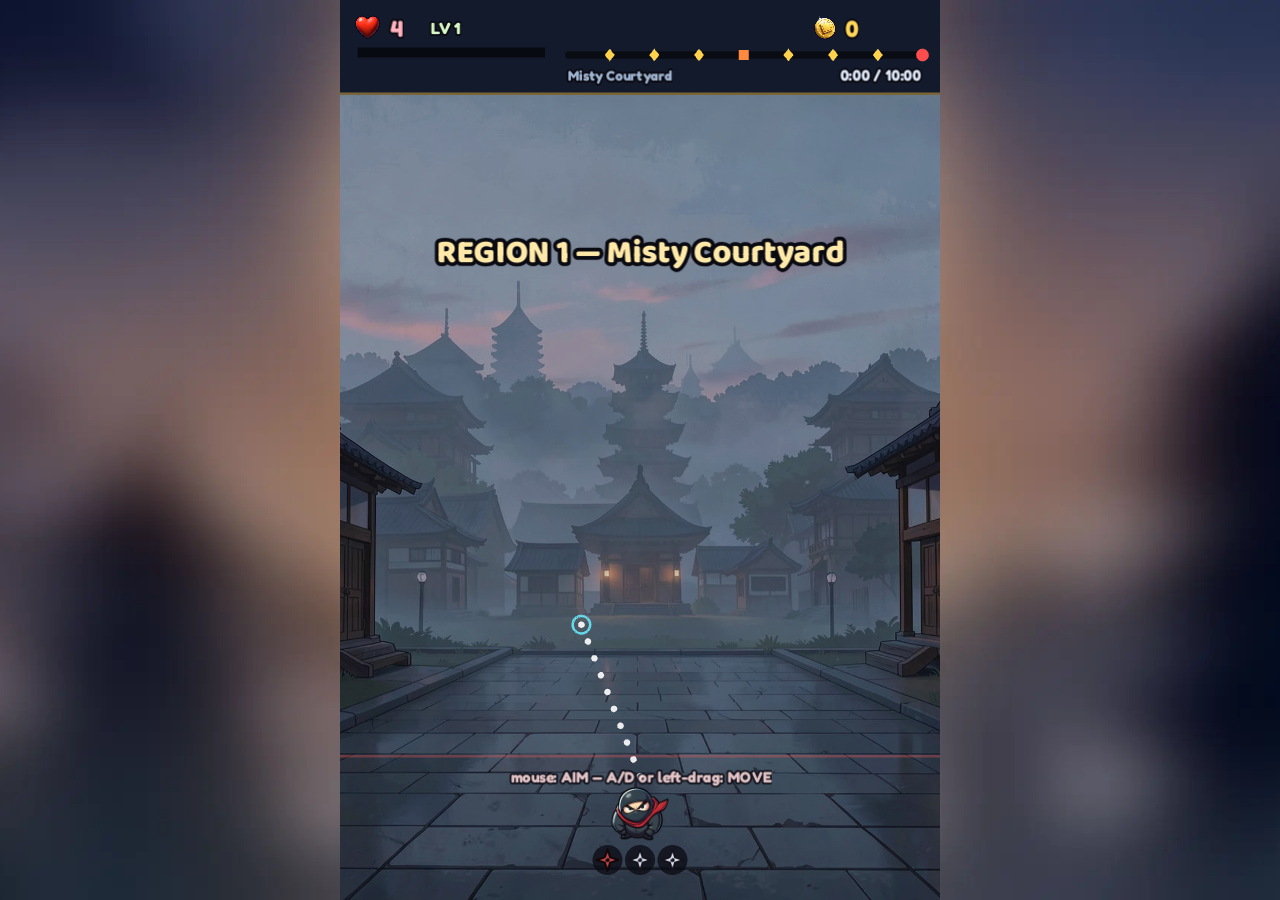
==== test/index.html @ 675adba3 "deploy: v2.3 — Alien sekmeli nişan, füzyon herkese, güç füzyonu, evrim imzaları (test/ = aynısı + ka" ====
<!DOCTYPE html>
<html lang="en">
<head>
  <meta charset="UTF-8" />
  <!-- [CACHE] index.html için no-cache = "kullanmadan önce YENİDEN-DOĞRULA" (no-store DEĞİL → değişmediyse
       304 döner, bundle'ı yeniden indirmez). GitHub Pages bare link'in (kaenden.github.io/swingwreck) ?sorgu
       olmadan hep güncel index.html almasını sağlar; Vite hash'li asset'ler zaten cache-güvenli, CrazyGames'i sabote etmez. -->
  <meta http-equiv="Cache-Control" content="no-cache" />
  <meta http-equiv="Pragma" content="no-cache" />
  <meta name="viewport" content="width=device-width, initial-scale=1.0, maximum-scale=1.0, user-scalable=no, viewport-fit=cover" />
  <title>Block Titans</title>
  <link rel="icon" type="image/png" href="./favicon.png" />
  <!-- CrazyGames HTML5 SDK v3. v2'den farkı: init() ZORUNLU (AdSystem._initCrazyGames await ediyor) ve
       loading event'leri yeniden adlandı (sdkGameLoadingStart/Stop → loadingStart/Stop, BootScene'de). Yerel/dev'de 'local' ortam → test reklamı; yayında gerçek. -->
  <script src="https://sdk.crazygames.com/crazygames-sdk-v3.js"></script>
  <style>
    * { margin: 0; padding: 0; box-sizing: border-box; }
    html, body {
      width: 100%;
      height: 100vh;            /* fallback */
      height: 100dvh;           /* mobil dinamik viewport — tarayıcı çubuğu hesaba katılır */
      overflow: hidden;
      touch-action: none;       /* mobil scroll/zoom kapalı */
      -webkit-tap-highlight-color: transparent;
      -webkit-user-select: none; user-select: none;   /* [CG] mobil uzun-bas metin seçimi engellenir (gereksinim) */
      position: fixed; inset: 0;
      /* [CG] Letterbox bar'ları = BLUR'LU GECE SAHNESİ backdrop (masaüstü geniş-ekranda boş gradient yerine
         atmosferik, kasıtlı tasarlanmış görünüm — CG "empty/unprofessional" izlenimini kapatır). */
      background: #0A0E22 url('./assets/backgrounds/backdrop.webp') center center / cover no-repeat;
    }
    /* Ortalamayı YALNIZCA Phaser yapsın (CENTER_BOTH). CSS flex ile çift-ortalama
       asimetri yaratıyordu (üst boş / alt taşma). Container sadece tam ekran. */
    #game-container { width: 100%; height: 100%; }
    canvas { display: block; }
  </style>
  <script type="module" crossorigin src="./assets/index-Dy-Ds0uP.js"></script>
  <link rel="modulepreload" crossorigin href="./assets/phaser-DdCsgmnN.js">
  <link rel="stylesheet" crossorigin href="./assets/index-oDydlEX2.css">
</head>
<body>
  <div id="game-container"></div>
</body>
</html>
---- test/assets/index-oDydlEX2.css ----
@font-face{font-family:Fredoka;font-style:normal;font-display:swap;font-weight:500;src:url(./fredoka-latin-500-normal-B0JifZgm.woff2) format("woff2"),url(./fredoka-latin-500-normal-BL692wg7.woff) format("woff")}@font-face{font-family:Fredoka;font-style:normal;font-display:swap;font-weight:500;src:url(./fredoka-latin-ext-500-normal-0PZPWlWP.woff2) format("woff2"),url(./fredoka-latin-ext-500-normal-CA82fdYH.woff) format("woff")}@font-face{font-family:Fredoka;font-style:normal;font-display:swap;font-weight:600;src:url(./fredoka-latin-600-normal-C4zohCW5.woff2) format("woff2"),url(./fredoka-latin-600-normal-CcrEjrB4.woff) format("woff")}@font-face{font-family:Fredoka;font-style:normal;font-display:swap;font-weight:600;src:url(./fredoka-latin-ext-600-normal-GoyidTAB.woff2) format("woff2"),url(./fredoka-latin-ext-600-normal-BExgZzUO.woff) format("woff")}@font-face{font-family:Fredoka;font-style:normal;font-display:swap;font-weight:700;src:url(./fredoka-latin-700-normal-BOIZVyIN.woff2) format("woff2"),url(./fredoka-latin-700-normal-C8FeHd3X.woff) format("woff")}@font-face{font-family:Fredoka;font-style:normal;font-display:swap;font-weight:700;src:url(./fredoka-latin-ext-700-normal--a2O67AJ.woff2) format("woff2"),url(./fredoka-latin-ext-700-normal-DBnuyHy7.woff) format("woff")}@font-face{font-family:"Baloo 2";font-style:normal;font-display:swap;font-weight:700;src:url(./baloo-2-latin-700-normal-CqTg7A15.woff2) format("woff2"),url(./baloo-2-latin-700-normal-Ld3Zm3l2.woff) format("woff")}@font-face{font-family:"Baloo 2";font-style:normal;font-display:swap;font-weight:700;src:url(./baloo-2-latin-ext-700-normal-Mlh7kdab.woff2) format("woff2"),url(./baloo-2-latin-ext-700-normal-D6LeXASg.woff) format("woff")}@font-face{font-family:"Baloo 2";font-style:normal;font-display:swap;font-weight:800;src:url(./baloo-2-latin-800-normal-BbF3Etk1.woff2) format("woff2"),url(./baloo-2-latin-800-normal-B8BXfZF7.woff) format("woff")}@font-face{font-family:"Baloo 2";font-style:normal;font-display:swap;font-weight:800;src:url(./baloo-2-latin-ext-800-normal-C_Iwmf1s.woff2) format("woff2"),url(./baloo-2-latin-ext-800-normal-D-iCxxqE.woff) format("woff")}
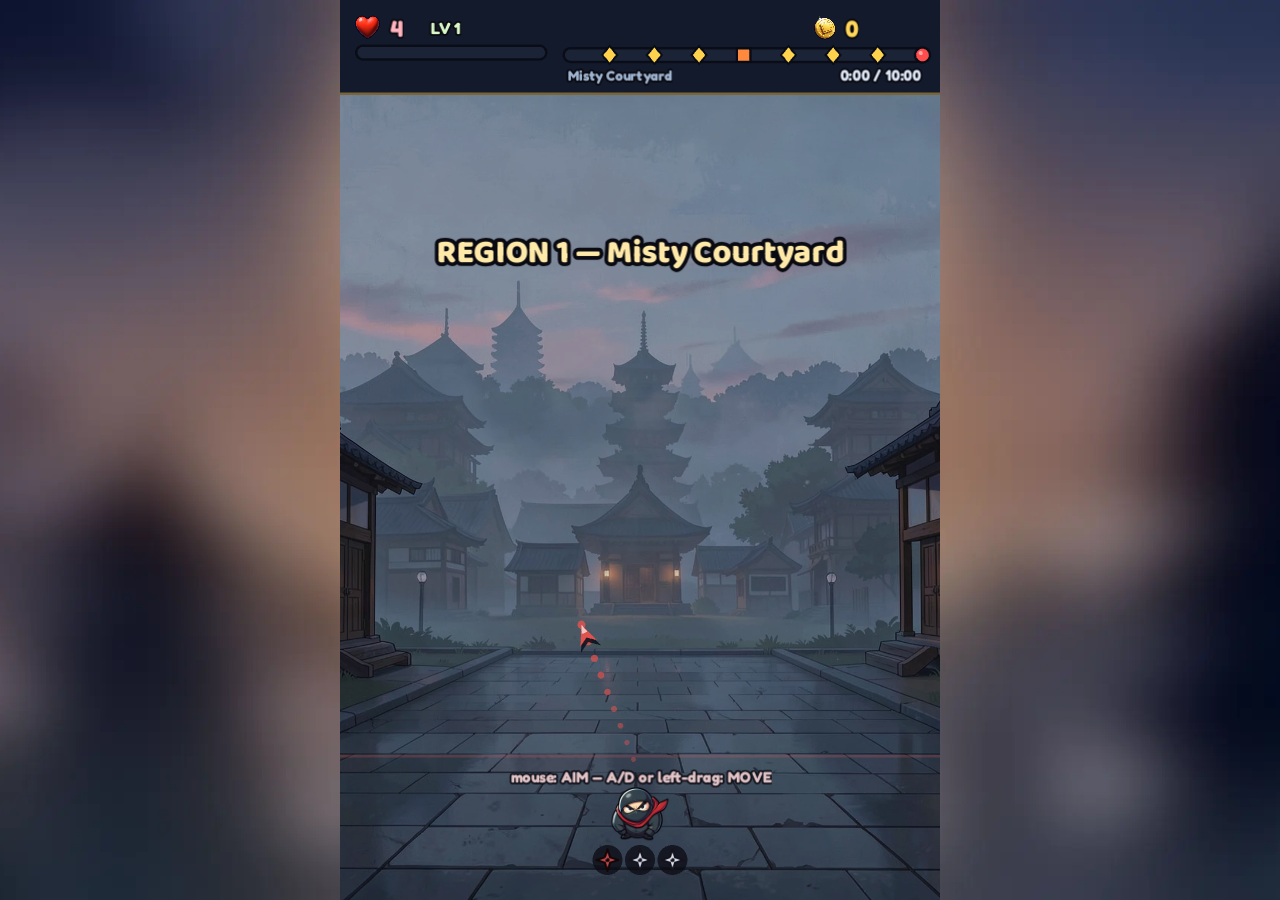
==== commit 7e5fe615: "deploy: v2.4 — Bölge 1 canı +%10, eşit blok ölçüleri, ok nişanı, kapsül üst bar, iyileşme freni (tes" ====
--- a/test/index.html
+++ b/test/index.html
@@ -33,7 +33,7 @@
     #game-container { width: 100%; height: 100%; }
     canvas { display: block; }
   </style>
-  <script type="module" crossorigin src="./assets/index-Dy-Ds0uP.js"></script>
+  <script type="module" crossorigin src="./assets/index-ClP1r-Eo.js"></script>
   <link rel="modulepreload" crossorigin href="./assets/phaser-DdCsgmnN.js">
   <link rel="stylesheet" crossorigin href="./assets/index-oDydlEX2.css">
 </head>
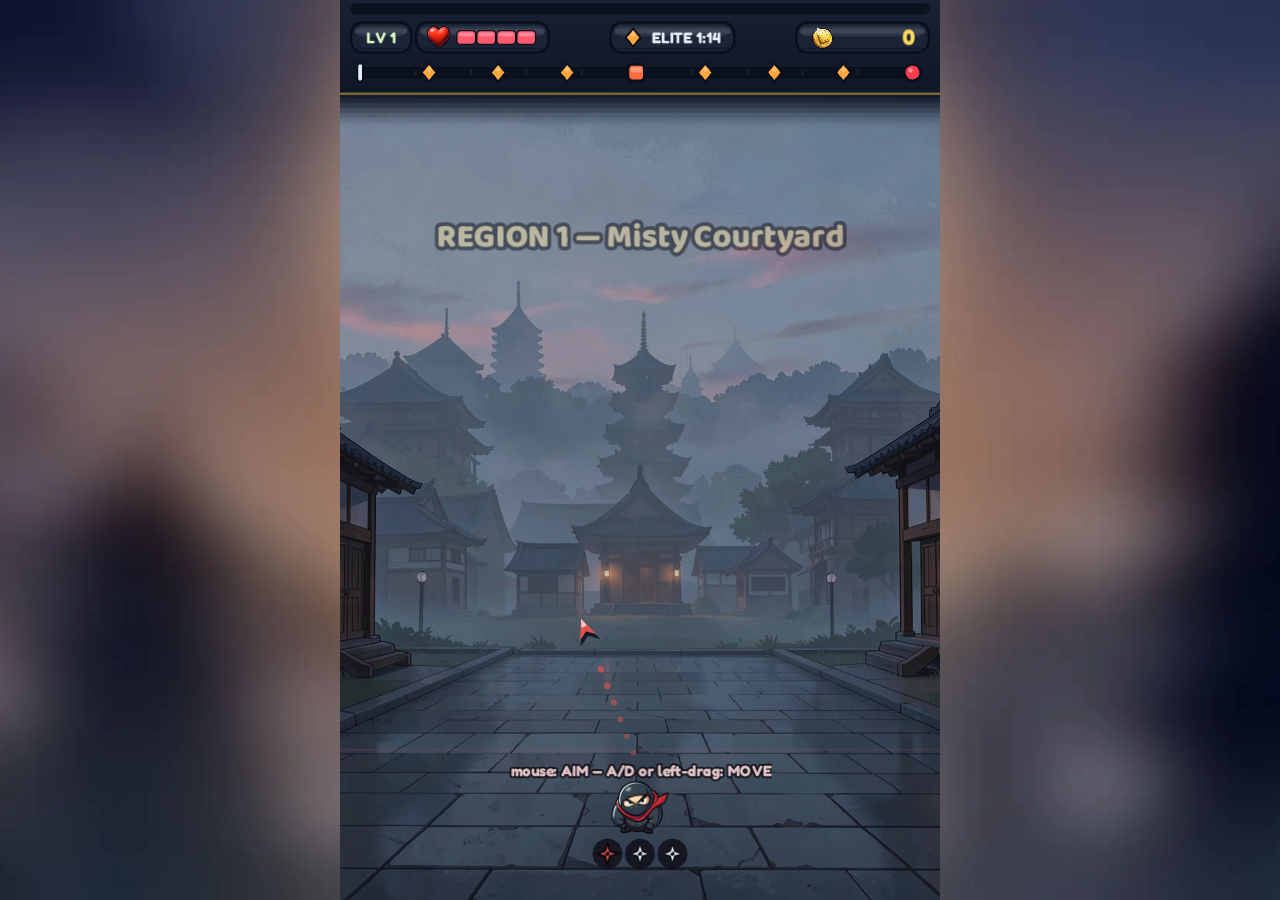
==== commit a8c570fb: "deploy: v2.5 — üst bar üç satırlık ızgara (EXP şeridi, segmentli can, sıradaki-olay çipi, bölge yolu" ====
--- a/test/index.html
+++ b/test/index.html
@@ -33,7 +33,7 @@
     #game-container { width: 100%; height: 100%; }
     canvas { display: block; }
   </style>
-  <script type="module" crossorigin src="./assets/index-ClP1r-Eo.js"></script>
+  <script type="module" crossorigin src="./assets/index-i5gqS28V.js"></script>
   <link rel="modulepreload" crossorigin href="./assets/phaser-DdCsgmnN.js">
   <link rel="stylesheet" crossorigin href="./assets/index-oDydlEX2.css">
 </head>
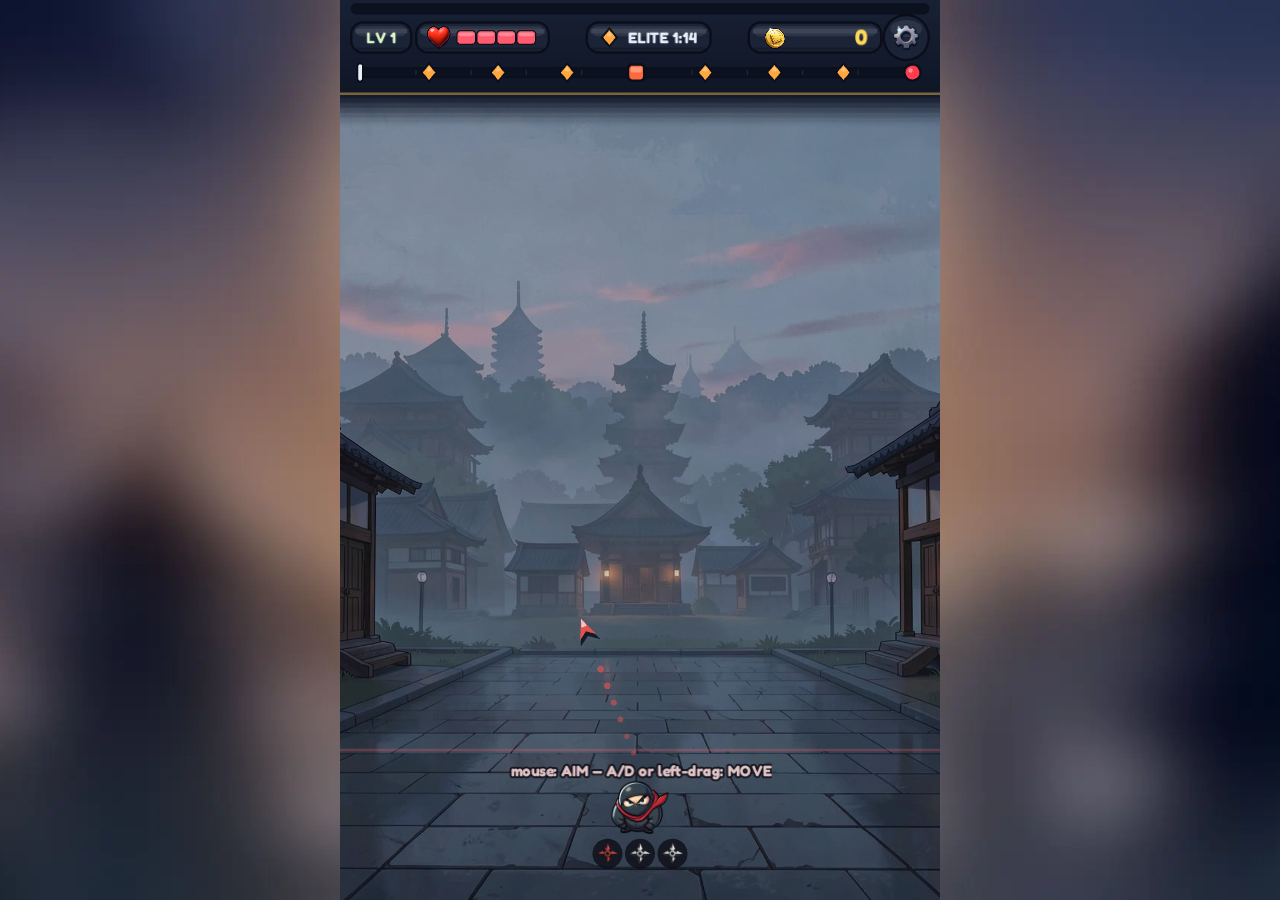
==== commit 8f3e810d: "deploy: v2.6 — karşılaşmalar ana özellik, uzun ekranda letterbox şeridi kapandı, üst barda ayarlar d" ====
--- a/test/index.html
+++ b/test/index.html
@@ -1,18 +1,18 @@
-<!DOCTYPE html>
-<html lang="en">
-<head>
-  <meta charset="UTF-8" />
-  <!-- [CACHE] index.html için no-cache = "kullanmadan önce YENİDEN-DOĞRULA" (no-store DEĞİL → değişmediyse
-       304 döner, bundle'ı yeniden indirmez). GitHub Pages bare link'in (kaenden.github.io/swingwreck) ?sorgu
-       olmadan hep güncel index.html almasını sağlar; Vite hash'li asset'ler zaten cache-güvenli, CrazyGames'i sabote etmez. -->
-  <meta http-equiv="Cache-Control" content="no-cache" />
-  <meta http-equiv="Pragma" content="no-cache" />
-  <meta name="viewport" content="width=device-width, initial-scale=1.0, maximum-scale=1.0, user-scalable=no, viewport-fit=cover" />
-  <title>Block Titans</title>
-  <link rel="icon" type="image/png" href="./favicon.png" />
-  <!-- CrazyGames HTML5 SDK v3. v2'den farkı: init() ZORUNLU (AdSystem._initCrazyGames await ediyor) ve
-       loading event'leri yeniden adlandı (sdkGameLoadingStart/Stop → loadingStart/Stop, BootScene'de). Yerel/dev'de 'local' ortam → test reklamı; yayında gerçek. -->
-  <script src="https://sdk.crazygames.com/crazygames-sdk-v3.js"></script>
+<!DOCTYPE html>
+<html lang="en">
+<head>
+  <meta charset="UTF-8" />
+  <!-- [CACHE] index.html için no-cache = "kullanmadan önce YENİDEN-DOĞRULA" (no-store DEĞİL → değişmediyse
+       304 döner, bundle'ı yeniden indirmez). GitHub Pages bare link'in (kaenden.github.io/swingwreck) ?sorgu
+       olmadan hep güncel index.html almasını sağlar; Vite hash'li asset'ler zaten cache-güvenli, CrazyGames'i sabote etmez. -->
+  <meta http-equiv="Cache-Control" content="no-cache" />
+  <meta http-equiv="Pragma" content="no-cache" />
+  <meta name="viewport" content="width=device-width, initial-scale=1.0, maximum-scale=1.0, user-scalable=no, viewport-fit=cover" />
+  <title>Block Titans</title>
+  <link rel="icon" type="image/png" href="./favicon.png" />
+  <!-- CrazyGames HTML5 SDK v3. v2'den farkı: init() ZORUNLU (AdSystem._initCrazyGames await ediyor) ve
+       loading event'leri yeniden adlandı (sdkGameLoadingStart/Stop → loadingStart/Stop, BootScene'de). Yerel/dev'de 'local' ortam → test reklamı; yayında gerçek. -->
+  <script src="https://sdk.crazygames.com/crazygames-sdk-v3.js"></script>
   <style>
     * { margin: 0; padding: 0; box-sizing: border-box; }
     html, body {
@@ -32,12 +32,21 @@
        asimetri yaratıyordu (üst boş / alt taşma). Container sadece tam ekran. */
     #game-container { width: 100%; height: 100%; }
     canvas { display: block; }
-  </style>
-  <script type="module" crossorigin src="./assets/index-i5gqS28V.js"></script>
+    /* [v2.6] Çok uzun ekranlarda (oran > 2.6) tuval dikeyde ortalanır ve üstte/altta backdrop şeridi kalır —
+       kullanıcı: "barın üst kısmı kapatmıyor gibi, arkadan geçiş görünüyor". Kalan şerit oyun alanı gibi değil,
+       ÇERÇEVE gibi görünsün diye üst şerit HUD barının rengiyle, alt şerit zemin koyusuyla boyanır.
+       Yükseklik ScreenFit.paintBands() tarafından --band-v ile verilir (yatay şeritler = masaüstü, backdrop kalır). */
+    #band-top, #band-bottom { position: fixed; left: 0; right: 0; height: var(--band-v, 0px); pointer-events: none; z-index: 3; }
+    #band-top { top: 0; background: #0F1626; box-shadow: inset 0 -2px 0 #7A6538; }
+    #band-bottom { bottom: 0; background: #080C18; }
+  </style>
+  <script type="module" crossorigin src="./assets/index-_pkpa2fe.js"></script>
   <link rel="modulepreload" crossorigin href="./assets/phaser-DdCsgmnN.js">
   <link rel="stylesheet" crossorigin href="./assets/index-oDydlEX2.css">
-</head>
-<body>
-  <div id="game-container"></div>
-</body>
-</html>
+</head>
+<body>
+  <div id="game-container"></div>
+  <div id="band-top"></div><div id="band-bottom"></div>+
+</body>
+</html>
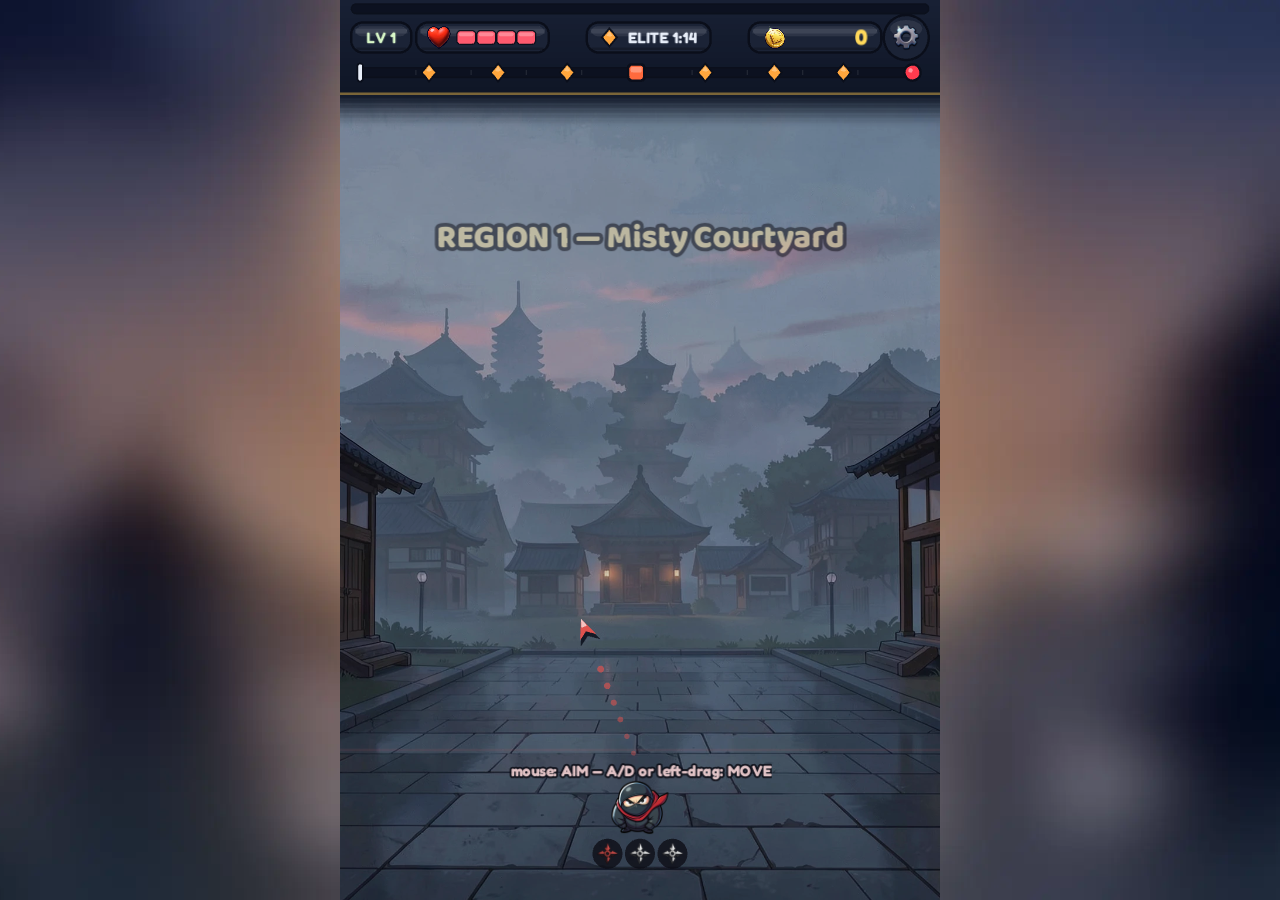
==== commit 04bf0f7d: "deploy: Heroes ikonu kadro kartlarına döndü (kahraman portresi yok) Co-Authored-By: Claude Opus 5 (1" ====
--- a/test/index.html
+++ b/test/index.html
@@ -40,7 +40,7 @@
     #band-top { top: 0; background: #0F1626; box-shadow: inset 0 -2px 0 #7A6538; }
     #band-bottom { bottom: 0; background: #080C18; }
   </style>
-  <script type="module" crossorigin src="./assets/index-_pkpa2fe.js"></script>
+  <script type="module" crossorigin src="./assets/index-Ahxe2agQ.js"></script>
   <link rel="modulepreload" crossorigin href="./assets/phaser-DdCsgmnN.js">
   <link rel="stylesheet" crossorigin href="./assets/index-oDydlEX2.css">
 </head>
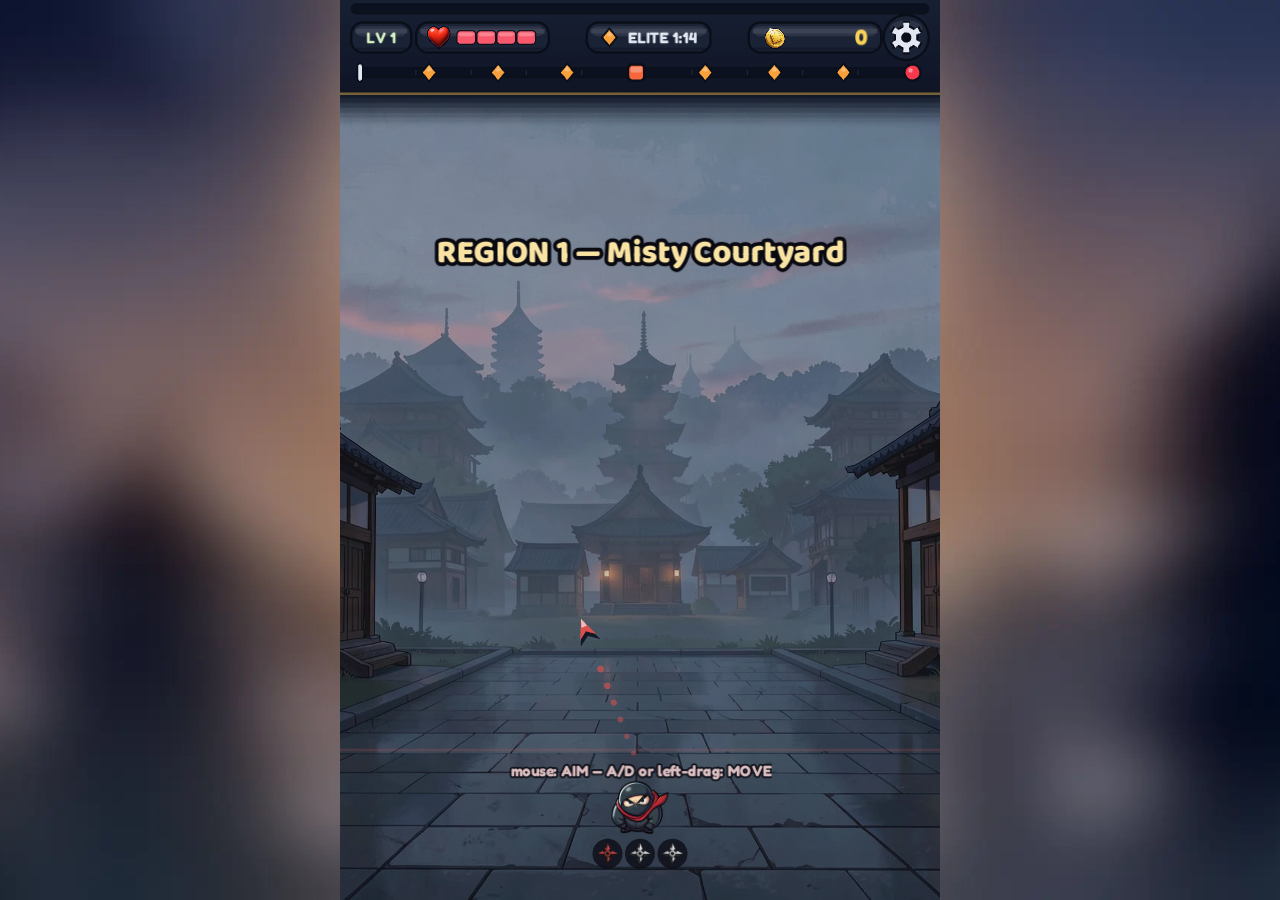
==== commit 270cd007: "deploy: v2.7 — net ayar ikonu, yeniden tasarlanan kişilik blokları, kozmetikler (kostüm/shuriken/blo" ====
--- a/test/index.html
+++ b/test/index.html
@@ -40,7 +40,7 @@
     #band-top { top: 0; background: #0F1626; box-shadow: inset 0 -2px 0 #7A6538; }
     #band-bottom { bottom: 0; background: #080C18; }
   </style>
-  <script type="module" crossorigin src="./assets/index-Ahxe2agQ.js"></script>
+  <script type="module" crossorigin src="./assets/index-0qN6PwrC.js"></script>
   <link rel="modulepreload" crossorigin href="./assets/phaser-DdCsgmnN.js">
   <link rel="stylesheet" crossorigin href="./assets/index-oDydlEX2.css">
 </head>
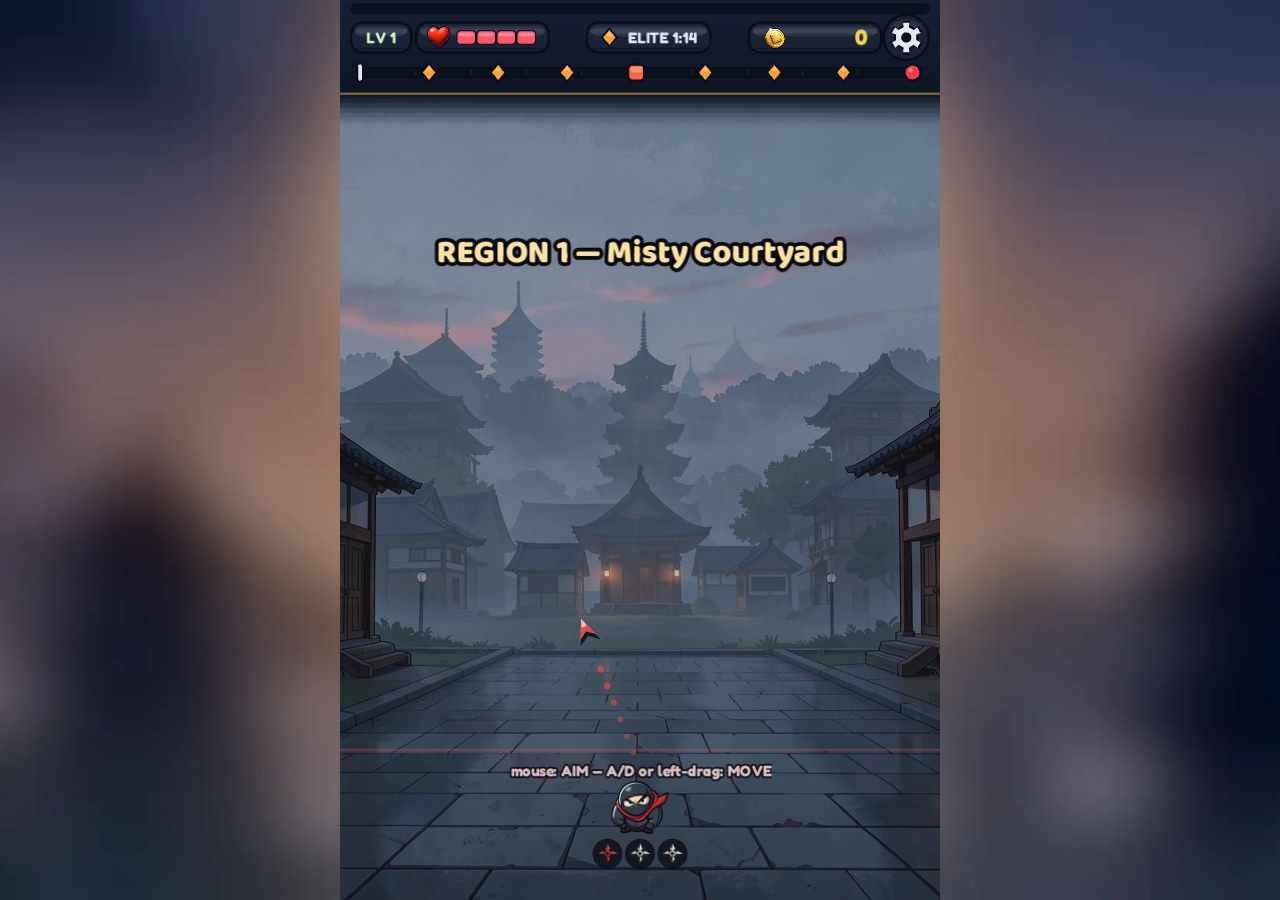
==== commit e20f3608: "deploy: v2.8 — Volt/Kemik sadeleştirildi, bölünen birim Jelly oldu, kozmetik kategorilere bölündü Co" ====
--- a/test/index.html
+++ b/test/index.html
@@ -40,7 +40,7 @@
     #band-top { top: 0; background: #0F1626; box-shadow: inset 0 -2px 0 #7A6538; }
     #band-bottom { bottom: 0; background: #080C18; }
   </style>
-  <script type="module" crossorigin src="./assets/index-0qN6PwrC.js"></script>
+  <script type="module" crossorigin src="./assets/index-PEwrrwVK.js"></script>
   <link rel="modulepreload" crossorigin href="./assets/phaser-DdCsgmnN.js">
   <link rel="stylesheet" crossorigin href="./assets/index-oDydlEX2.css">
 </head>
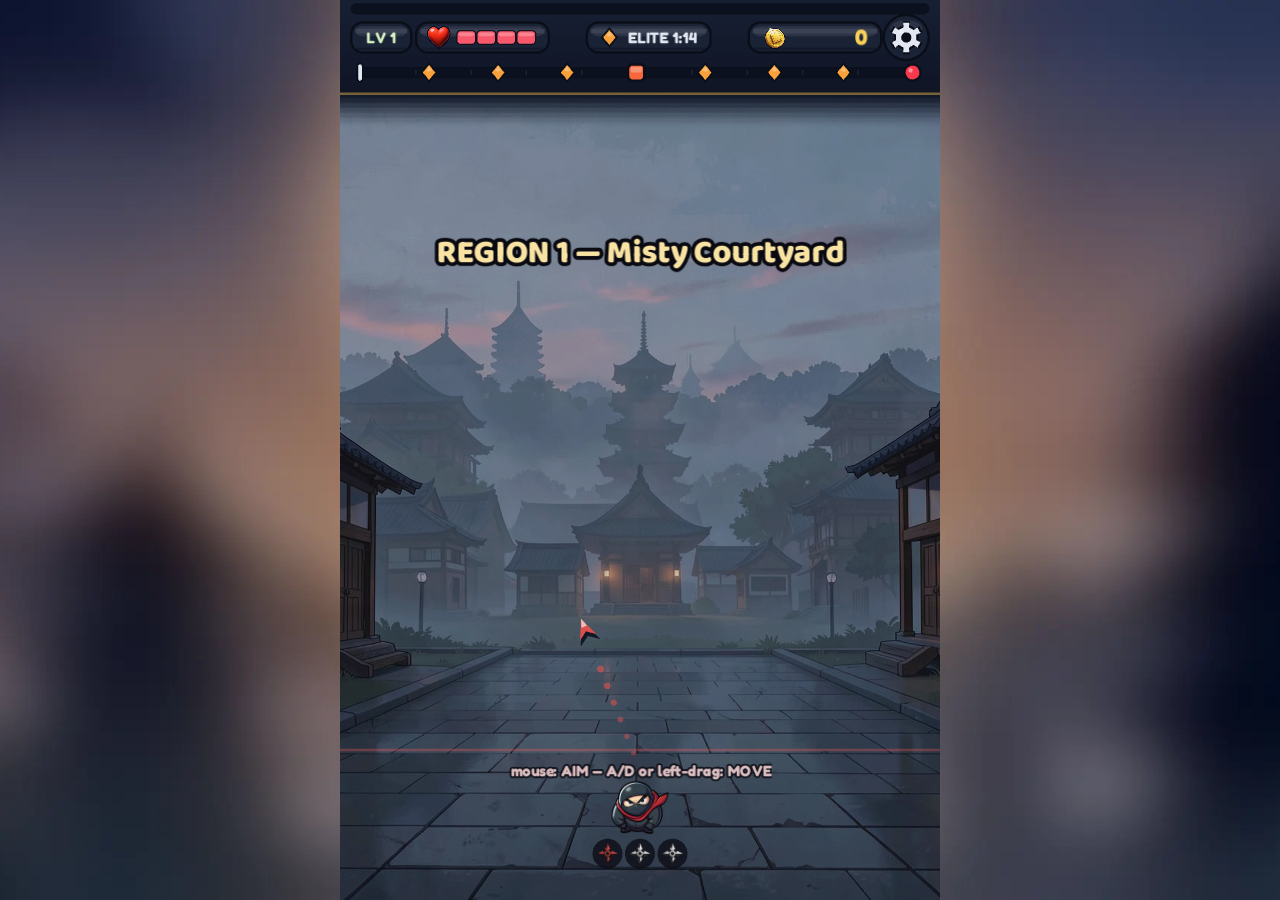
==== commit d00af184: "deploy: v2.9 — Upgrades 32 düğümlük dört dallı ağaç Co-Authored-By: Claude Opus 5 (1M context) <nore" ====
--- a/test/index.html
+++ b/test/index.html
@@ -40,7 +40,7 @@
     #band-top { top: 0; background: #0F1626; box-shadow: inset 0 -2px 0 #7A6538; }
     #band-bottom { bottom: 0; background: #080C18; }
   </style>
-  <script type="module" crossorigin src="./assets/index-PEwrrwVK.js"></script>
+  <script type="module" crossorigin src="./assets/index-BkXyYCj8.js"></script>
   <link rel="modulepreload" crossorigin href="./assets/phaser-DdCsgmnN.js">
   <link rel="stylesheet" crossorigin href="./assets/index-oDydlEX2.css">
 </head>
